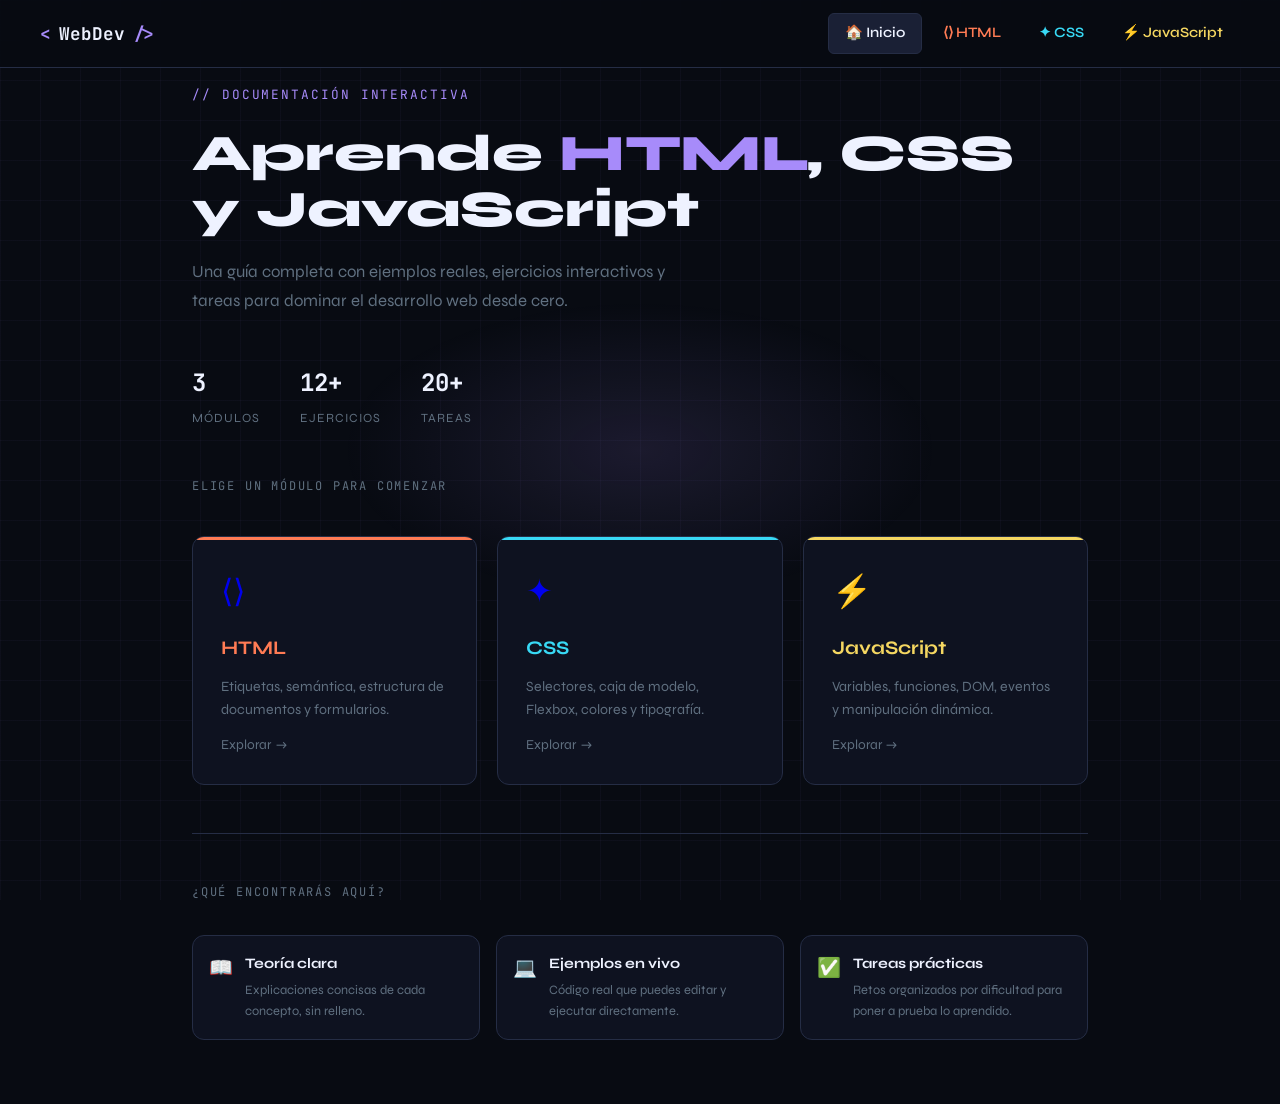
==== index.html @ 8fecca2e "first commit" ====
<!DOCTYPE html>
<html lang="es">
<head>
  <meta charset="UTF-8">
  <meta name="viewport" content="width=device-width, initial-scale=1.0">
  <title>WebDev Docs — Aprende HTML, CSS & JS</title>
  <link rel="stylesheet" href="styles.css">
  <style>
    /* Extra grid background */
    body::before {
      content: '';
      position: fixed;
      inset: 0;
      background-image:
        linear-gradient(rgba(167,139,250,.04) 1px, transparent 1px),
        linear-gradient(90deg, rgba(167,139,250,.04) 1px, transparent 1px);
      background-size: 40px 40px;
      pointer-events: none;
      z-index: 0;
    }
    .hero { position: relative; z-index: 1; }

    .hero-glow {
      position: absolute;
      top: 50%; left: 50%;
      transform: translate(-50%, -50%);
      width: 600px; height: 300px;
      background: radial-gradient(ellipse, rgba(167,139,250,.12) 0%, transparent 70%);
      pointer-events: none;
    }

    .stats-row {
      display: flex;
      gap: 2.5rem;
      margin-bottom: 3rem;
    }
    .stat { display: flex; flex-direction: column; gap: 0.15rem; }
    .stat-num {
      font-family: var(--font-code);
      font-size: 1.5rem;
      font-weight: 700;
      color: var(--white);
    }
    .stat-label { font-size: 0.78rem; color: var(--muted); text-transform: uppercase; letter-spacing: 0.08em; }

    .section-label {
      font-family: var(--font-code);
      font-size: 0.75rem;
      color: var(--muted);
      text-transform: uppercase;
      letter-spacing: 0.15em;
      margin-bottom: 1rem;
    }

    .features {
      display: grid;
      grid-template-columns: repeat(3,1fr);
      gap: 1rem;
      margin-top: 1rem;
    }
    .feature {
      display: flex;
      gap: 0.75rem;
      align-items: flex-start;
      padding: 1rem;
      background: var(--bg2);
      border: 1px solid var(--border);
      border-radius: var(--radius);
    }
    .feature-icon { font-size: 1.2rem; flex-shrink: 0; }
    .feature h4 { font-size: 0.9rem; color: var(--white); margin-bottom: 0.2rem; }
    .feature p  { font-size: 0.8rem; color: var(--muted); margin: 0; }

    @media (max-width: 720px) {
      .stats-row { gap: 1.5rem; }
      .features { grid-template-columns: 1fr; }
    }
  </style>
</head>
<body>

<!-- NAV -->
<nav>
  <a href="index.html" class="nav-logo"><span>&lt;</span>WebDev<span>/&gt;</span></a>
  <ul class="nav-links">
    <li><a href="index.html" class="active-page">🏠 Inicio</a></li>
    <li><a href="html.html" class="html-link">⟨⟩ HTML</a></li>
    <li><a href="css.html" class="css-link">✦ CSS</a></li>
    <li><a href="js.html"  class="js-link">⚡ JavaScript</a></li>
  </ul>
  <button class="hamburger" id="ham" aria-label="Menú">
    <span></span><span></span><span></span>
  </button>
</nav>
<div class="mobile-menu" id="mob">
  <a href="index.html">🏠 Inicio</a>
  <a href="html.html">⟨⟩ HTML — Etiquetas y estructura</a>
  <a href="css.html">✦ CSS — Estilos y diseño</a>
  <a href="js.html">⚡ JavaScript — Lógica e interacción</a>
</div>

<!-- HERO -->
<div class="hero-glow"></div>
<section class="hero">
  <p class="hero-eyebrow">// Documentación interactiva</p>
  <h1>Aprende <em>HTML</em>, CSS<br>y JavaScript</h1>
  <p class="hero-sub">
    Una guía completa con ejemplos reales, ejercicios interactivos
    y tareas para dominar el desarrollo web desde cero.
  </p>

  <div class="stats-row">
    <div class="stat"><span class="stat-num">3</span><span class="stat-label">Módulos</span></div>
    <div class="stat"><span class="stat-num">12+</span><span class="stat-label">Ejercicios</span></div>
    <div class="stat"><span class="stat-num">20+</span><span class="stat-label">Tareas</span></div>
  </div>

  <p class="section-label">Elige un módulo para comenzar</p>

  <div class="card-grid">
    <a href="html.html" class="card card-html">
      <div class="card-icon">⟨⟩</div>
      <div class="card-title">HTML</div>
      <div class="card-desc">Etiquetas, semántica, estructura de documentos y formularios.</div>
      <div class="card-arrow">Explorar <span>→</span></div>
    </a>
    <a href="css.html" class="card card-css">
      <div class="card-icon">✦</div>
      <div class="card-title">CSS</div>
      <div class="card-desc">Selectores, caja de modelo, Flexbox, colores y tipografía.</div>
      <div class="card-arrow">Explorar <span>→</span></div>
    </a>
    <a href="js.html" class="card card-js">
      <div class="card-icon">⚡</div>
      <div class="card-title">JavaScript</div>
      <div class="card-desc">Variables, funciones, DOM, eventos y manipulación dinámica.</div>
      <div class="card-arrow">Explorar <span>→</span></div>
    </a>
  </div>

  <hr class="section-divider">

  <p class="section-label">¿Qué encontrarás aquí?</p>
  <div class="features">
    <div class="feature">
      <div class="feature-icon">📖</div>
      <div>
        <h4>Teoría clara</h4>
        <p>Explicaciones concisas de cada concepto, sin relleno.</p>
      </div>
    </div>
    <div class="feature">
      <div class="feature-icon">💻</div>
      <div>
        <h4>Ejemplos en vivo</h4>
        <p>Código real que puedes editar y ejecutar directamente.</p>
      </div>
    </div>
    <div class="feature">
      <div class="feature-icon">✅</div>
      <div>
        <h4>Tareas prácticas</h4>
        <p>Retos organizados por dificultad para poner a prueba lo aprendido.</p>
      </div>
    </div>
  </div>
</section>

<script>
  const ham = document.getElementById('ham');
  const mob = document.getElementById('mob');
  ham.addEventListener('click', () => {
    ham.classList.toggle('open');
    mob.classList.toggle('open');
  });
</script>
</body>
</html>
---- styles.css ----
@import url('https://fonts.googleapis.com/css2?family=Syne:wght@400;600;700;800&family=JetBrains+Mono:wght@300;400;500;700&display=swap');

:root {
  --bg: #080b12;
  --bg2: #0e1220;
  --bg3: #141929;
  --surface: #1a2035;
  --border: #252d45;
  --text: #c8d3f5;
  --muted: #607080;
  --accent-html: #ff7b54;
  --accent-css: #38d9f5;
  --accent-js: #f5d761;
  --accent-active: #a78bfa;
  --white: #eef2ff;
  --radius: 12px;
  --radius-sm: 6px;
  --font-body: 'Syne', sans-serif;
  --font-code: 'JetBrains Mono', monospace;
  --nav-h: 68px;
}

*, *::before, *::after { box-sizing: border-box; margin: 0; padding: 0; }

html { scroll-behavior: smooth; }

body {
  font-family: var(--font-body);
  background: var(--bg);
  color: var(--text);
  line-height: 1.7;
  min-height: 100vh;
}

/* ── NAV ── */
nav {
  position: fixed;
  top: 0; left: 0; right: 0;
  z-index: 100;
  height: var(--nav-h);
  background: rgba(8, 11, 18, 0.85);
  backdrop-filter: blur(18px);
  border-bottom: 1px solid var(--border);
  display: flex;
  align-items: center;
  justify-content: space-between;
  padding: 0 2.5rem;
}

.nav-logo {
  font-family: var(--font-code);
  font-size: 1.1rem;
  font-weight: 700;
  color: var(--white);
  text-decoration: none;
  display: flex;
  align-items: center;
  gap: 0.5rem;
}
.nav-logo span { color: var(--accent-active); }

.nav-links {
  display: flex;
  gap: 0.25rem;
  list-style: none;
}

.nav-links a {
  text-decoration: none;
  color: var(--muted);
  font-size: 0.9rem;
  font-weight: 600;
  padding: 0.45rem 1rem;
  border-radius: var(--radius-sm);
  transition: all 0.2s;
  display: flex;
  align-items: center;
  gap: 0.4rem;
  border: 1px solid transparent;
}
.nav-links a:hover { color: var(--white); background: var(--surface); }
.nav-links a.html-link { color: var(--accent-html); }
.nav-links a.css-link  { color: var(--accent-css); }
.nav-links a.js-link   { color: var(--accent-js); }
.nav-links a.html-link:hover { border-color: var(--accent-html); background: rgba(255,123,84,.08); }
.nav-links a.css-link:hover  { border-color: var(--accent-css);  background: rgba(56,217,245,.08); }
.nav-links a.js-link:hover   { border-color: var(--accent-js);   background: rgba(245,215,97,.08); }
.nav-links a.active-page { color: var(--white); background: var(--surface); border-color: var(--border); }

/* Hamburger */
.hamburger { display: none; flex-direction: column; gap: 5px; cursor: pointer; background: none; border: none; padding: 4px; }
.hamburger span { width: 22px; height: 2px; background: var(--text); border-radius: 2px; transition: all 0.3s; display: block; }
.hamburger.open span:nth-child(1) { transform: rotate(45deg) translate(5px,5px); }
.hamburger.open span:nth-child(2) { opacity: 0; }
.hamburger.open span:nth-child(3) { transform: rotate(-45deg) translate(5px,-5px); }

/* Mobile menu */
.mobile-menu {
  display: none;
  position: fixed;
  top: var(--nav-h); left: 0; right: 0;
  background: var(--bg2);
  border-bottom: 1px solid var(--border);
  padding: 1rem 2rem 1.5rem;
  z-index: 99;
  flex-direction: column;
  gap: 0.5rem;
}
.mobile-menu.open { display: flex; }
.mobile-menu a {
  text-decoration: none;
  color: var(--text);
  font-weight: 600;
  padding: 0.75rem 1rem;
  border-radius: var(--radius-sm);
  border: 1px solid var(--border);
  transition: all 0.2s;
}

/* ── LAYOUT ── */
.page-wrap {
  max-width: 960px;
  margin: 0 auto;
  padding: calc(var(--nav-h) + 3rem) 2rem 5rem;
}

/* ── HEADINGS ── */
h1 { font-size: clamp(2rem, 5vw, 3.2rem); font-weight: 800; color: var(--white); line-height: 1.1; }
h2 { font-size: 1.6rem; font-weight: 700; color: var(--white); margin: 3rem 0 1rem; }
h3 { font-size: 1.15rem; font-weight: 600; color: var(--white); margin: 2rem 0 0.75rem; }
p  { color: var(--text); margin-bottom: 1rem; }

/* ── BADGES & PILLS ── */
.badge {
  display: inline-flex;
  align-items: center;
  gap: 0.35rem;
  font-family: var(--font-code);
  font-size: 0.72rem;
  font-weight: 700;
  padding: 0.3rem 0.75rem;
  border-radius: 100px;
  border: 1px solid;
  letter-spacing: 0.06em;
  text-transform: uppercase;
}
.badge-html { color: var(--accent-html); border-color: rgba(255,123,84,.35); background: rgba(255,123,84,.08); }
.badge-css  { color: var(--accent-css);  border-color: rgba(56,217,245,.35);  background: rgba(56,217,245,.08); }
.badge-js   { color: var(--accent-js);   border-color: rgba(245,215,97,.35);   background: rgba(245,215,97,.08); }

/* ── HERO (index) ── */
.hero {
  min-height: calc(100vh - var(--nav-h));
  display: flex;
  flex-direction: column;
  justify-content: center;
  padding: calc(var(--nav-h) + 1rem) 2rem 4rem;
  max-width: 960px;
  margin: 0 auto;
}
.hero-eyebrow {
  font-family: var(--font-code);
  font-size: 0.8rem;
  color: var(--accent-active);
  letter-spacing: 0.15em;
  text-transform: uppercase;
  margin-bottom: 1.25rem;
}
.hero h1 { margin-bottom: 1.25rem; }
.hero h1 em { font-style: normal; color: var(--accent-active); }
.hero-sub {
  font-size: 1.05rem;
  color: var(--muted);
  max-width: 500px;
  margin-bottom: 3rem;
}

/* Card grid */
.card-grid {
  display: grid;
  grid-template-columns: repeat(3, 1fr);
  gap: 1.25rem;
  margin-top: 1.5rem;
}
.card {
  background: var(--bg2);
  border: 1px solid var(--border);
  border-radius: var(--radius);
  padding: 1.75rem;
  text-decoration: none;
  display: flex;
  flex-direction: column;
  gap: 0.75rem;
  transition: all 0.25s;
  position: relative;
  overflow: hidden;
}
.card::before {
  content: '';
  position: absolute;
  top: 0; left: 0; right: 0;
  height: 3px;
}
.card-html::before { background: var(--accent-html); }
.card-css::before  { background: var(--accent-css); }
.card-js::before   { background: var(--accent-js); }
.card:hover { transform: translateY(-3px); background: var(--bg3); border-color: var(--surface); }
.card-icon { font-size: 2rem; }
.card-title {
  font-size: 1.2rem;
  font-weight: 700;
  color: var(--white);
}
.card-html .card-title { color: var(--accent-html); }
.card-css  .card-title { color: var(--accent-css); }
.card-js   .card-title { color: var(--accent-js); }
.card-desc { font-size: 0.88rem; color: var(--muted); line-height: 1.6; }
.card-arrow { margin-top: auto; font-size: 0.85rem; color: var(--muted); display: flex; align-items: center; gap: 0.3rem; transition: gap 0.2s; }
.card:hover .card-arrow { gap: 0.6rem; }

/* ── PAGE HERO ── */
.page-hero {
  padding: 2.5rem 0 3rem;
  border-bottom: 1px solid var(--border);
  margin-bottom: 3rem;
}
.page-hero h1 { margin: 0.75rem 0 1rem; }
.page-hero p { color: var(--muted); font-size: 1rem; max-width: 600px; }

/* ── CODE BLOCKS ── */
pre {
  background: var(--bg2);
  border: 1px solid var(--border);
  border-radius: var(--radius);
  padding: 1.5rem;
  overflow-x: auto;
  margin: 1rem 0 1.5rem;
  position: relative;
}
code {
  font-family: var(--font-code);
  font-size: 0.875rem;
  line-height: 1.75;
  color: var(--text);
}
.code-label {
  position: absolute;
  top: 0.6rem; right: 0.8rem;
  font-family: var(--font-code);
  font-size: 0.65rem;
  color: var(--muted);
  text-transform: uppercase;
  letter-spacing: 0.1em;
}

/* Syntax colors */
.k  { color: #c792ea; } /* keyword */
.s  { color: #c3e88d; } /* string */
.c  { color: var(--muted); font-style: italic; } /* comment */
.t  { color: var(--accent-css); }  /* tag */
.a  { color: var(--accent-js); }   /* attr */
.v  { color: #f78c6c; }  /* value */
.fn { color: #82aaff; }  /* function */
.n  { color: var(--accent-html); } /* number/special */

/* ── SECTIONS ── */
.section {
  margin-bottom: 3.5rem;
}
.section-divider {
  border: none;
  border-top: 1px solid var(--border);
  margin: 3rem 0;
}

/* Tag reference grid */
.tag-grid {
  display: grid;
  grid-template-columns: repeat(auto-fill, minmax(220px, 1fr));
  gap: 0.75rem;
  margin: 1rem 0;
}
.tag-item {
  background: var(--bg2);
  border: 1px solid var(--border);
  border-radius: var(--radius-sm);
  padding: 0.9rem 1rem;
  display: flex;
  flex-direction: column;
  gap: 0.3rem;
}
.tag-name {
  font-family: var(--font-code);
  font-size: 0.85rem;
  font-weight: 700;
  color: var(--accent-html);
}
.css-prop-name { color: var(--accent-css) !important; }
.js-keyword-name { color: var(--accent-js) !important; }
.tag-desc { font-size: 0.8rem; color: var(--muted); }

/* ── EXERCISES ── */
.exercise-box {
  background: var(--bg2);
  border: 1px solid var(--border);
  border-radius: var(--radius);
  overflow: hidden;
  margin: 1.5rem 0;
}
.exercise-header {
  display: flex;
  align-items: center;
  justify-content: space-between;
  padding: 1rem 1.5rem;
  border-bottom: 1px solid var(--border);
}
.exercise-title {
  font-weight: 700;
  font-size: 0.9rem;
  color: var(--white);
  display: flex;
  align-items: center;
  gap: 0.5rem;
}
.exercise-body { padding: 1.5rem; }

textarea.code-input {
  width: 100%;
  min-height: 160px;
  background: var(--bg);
  border: 1px solid var(--border);
  border-radius: var(--radius-sm);
  color: var(--text);
  font-family: var(--font-code);
  font-size: 0.82rem;
  padding: 1rem;
  resize: vertical;
  outline: none;
  transition: border-color 0.2s;
  line-height: 1.7;
}
textarea.code-input:focus { border-color: var(--accent-active); }

.preview-frame {
  width: 100%;
  min-height: 160px;
  background: #fff;
  border: 1px solid var(--border);
  border-radius: var(--radius-sm);
  overflow: hidden;
}

.btn {
  display: inline-flex;
  align-items: center;
  gap: 0.4rem;
  padding: 0.55rem 1.25rem;
  border-radius: var(--radius-sm);
  font-family: var(--font-body);
  font-size: 0.85rem;
  font-weight: 700;
  cursor: pointer;
  border: 1px solid;
  transition: all 0.2s;
}
.btn-html { background: rgba(255,123,84,.12); border-color: rgba(255,123,84,.4); color: var(--accent-html); }
.btn-css  { background: rgba(56,217,245,.12);  border-color: rgba(56,217,245,.4);  color: var(--accent-css); }
.btn-js   { background: rgba(245,215,97,.12);   border-color: rgba(245,215,97,.4);   color: var(--accent-js); }
.btn:hover { filter: brightness(1.2); transform: translateY(-1px); }

/* Two column layout */
.two-col {
  display: grid;
  grid-template-columns: 1fr 1fr;
  gap: 1rem;
}

/* ── TASKS ── */
.task-list {
  display: flex;
  flex-direction: column;
  gap: 1rem;
  margin: 1rem 0;
}
.task-item {
  display: flex;
  gap: 1rem;
  align-items: flex-start;
  background: var(--bg2);
  border: 1px solid var(--border);
  border-radius: var(--radius);
  padding: 1.25rem 1.5rem;
  transition: border-color 0.2s;
}
.task-item:hover { border-color: var(--surface); }
.task-num {
  font-family: var(--font-code);
  font-size: 0.8rem;
  font-weight: 700;
  min-width: 2rem;
  height: 2rem;
  display: flex;
  align-items: center;
  justify-content: center;
  border-radius: var(--radius-sm);
  border: 1px solid;
  flex-shrink: 0;
}
.task-html .task-num { color: var(--accent-html); border-color: rgba(255,123,84,.35); background: rgba(255,123,84,.08); }
.task-css  .task-num { color: var(--accent-css);  border-color: rgba(56,217,245,.35);  background: rgba(56,217,245,.08); }
.task-js   .task-num { color: var(--accent-js);   border-color: rgba(245,215,97,.35);   background: rgba(245,215,97,.08); }
.task-content { flex: 1; }
.task-content strong { display: block; color: var(--white); font-size: 0.95rem; margin-bottom: 0.35rem; }
.task-content p { font-size: 0.85rem; color: var(--muted); margin: 0; }
.task-diff {
  font-family: var(--font-code);
  font-size: 0.65rem;
  font-weight: 700;
  padding: 0.2rem 0.5rem;
  border-radius: 100px;
  text-transform: uppercase;
  letter-spacing: 0.05em;
  flex-shrink: 0;
}
.diff-easy   { background: rgba(68,235,154,.1); color: #44eb9a; border: 1px solid rgba(68,235,154,.25); }
.diff-medium { background: rgba(245,215,97,.1);  color: var(--accent-js); border: 1px solid rgba(245,215,97,.25); }
.diff-hard   { background: rgba(255,123,84,.1);  color: var(--accent-html); border: 1px solid rgba(255,123,84,.25); }

/* ── INFO CARDS ── */
.info-card {
  background: var(--bg2);
  border: 1px solid var(--border);
  border-radius: var(--radius);
  padding: 1.5rem;
  margin: 1rem 0;
  display: flex;
  gap: 1rem;
}
.info-icon { font-size: 1.5rem; flex-shrink: 0; }
.info-content h4 { color: var(--white); font-size: 0.95rem; margin-bottom: 0.4rem; }
.info-content p { font-size: 0.85rem; color: var(--muted); margin: 0; }

/* ── RESULT ── */
#result-output {
  background: var(--bg);
  border: 1px solid var(--border);
  border-radius: var(--radius-sm);
  padding: 1rem;
  font-family: var(--font-code);
  font-size: 0.82rem;
  min-height: 60px;
  color: var(--text);
  white-space: pre-wrap;
  margin-top: 0.75rem;
}

/* ── FOOTER NAV ── */
.page-nav-footer {
  display: flex;
  justify-content: space-between;
  padding: 2rem 0;
  border-top: 1px solid var(--border);
  margin-top: 4rem;
  gap: 1rem;
}
.pnf-link {
  text-decoration: none;
  display: flex;
  flex-direction: column;
  gap: 0.2rem;
}
.pnf-label { font-size: 0.75rem; color: var(--muted); text-transform: uppercase; letter-spacing: 0.08em; }
.pnf-title { font-size: 1rem; font-weight: 700; color: var(--white); transition: color 0.2s; }
.pnf-link:hover .pnf-title { color: var(--accent-active); }
.pnf-link.right { text-align: right; }

/* ── SELECTOR DEMO ── */
.color-swatch {
  display: inline-block;
  width: 20px; height: 20px;
  border-radius: 4px;
  vertical-align: middle;
  margin-right: 6px;
  border: 1px solid rgba(255,255,255,.1);
}

/* ── RESPONSIVE ── */
@media (max-width: 720px) {
  nav { padding: 0 1.25rem; }
  .nav-links { display: none; }
  .hamburger { display: flex; }
  .card-grid { grid-template-columns: 1fr; }
  .two-col { grid-template-columns: 1fr; }
  .page-wrap { padding: calc(var(--nav-h) + 1.5rem) 1.25rem 4rem; }
  .hero { padding: calc(var(--nav-h) + 1rem) 1.25rem 3rem; }
  .page-nav-footer { flex-direction: column; }
}
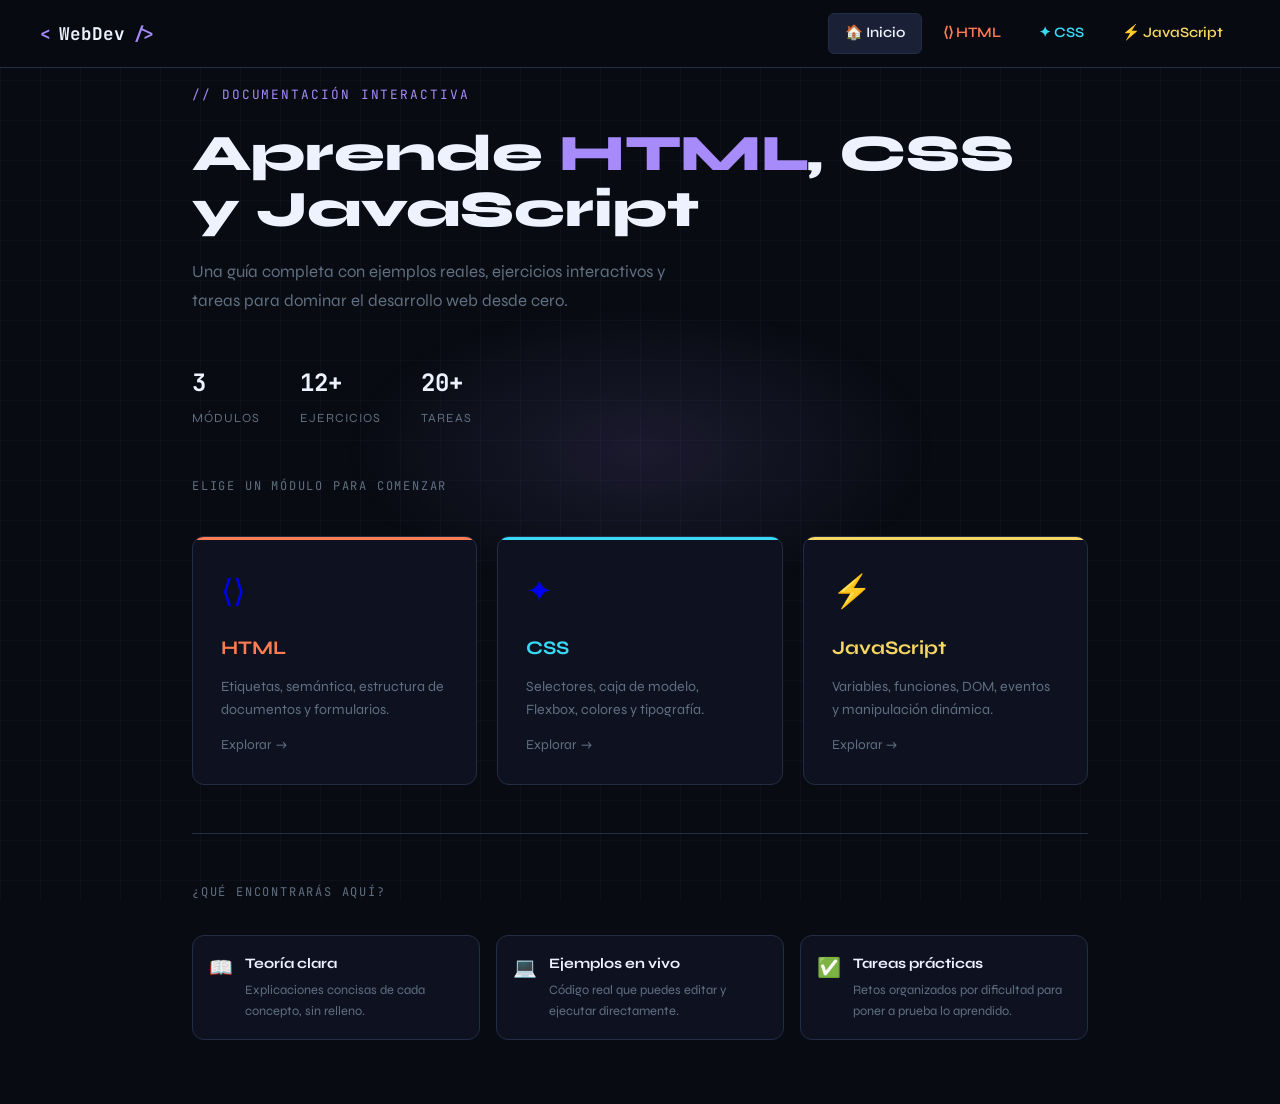
==== commit 446714cc: "add icon to page" ====
--- a/index.html
+++ b/index.html
@@ -5,6 +5,7 @@
   <meta name="viewport" content="width=device-width, initial-scale=1.0">
   <title>WebDev Docs — Aprende HTML, CSS & JS</title>
   <link rel="stylesheet" href="styles.css">
+  <link rel="shortcut icon" href="./src/images/web-dev.jpeg" type="image/x-icon">
   <style>
     /* Extra grid background */
     body::before {
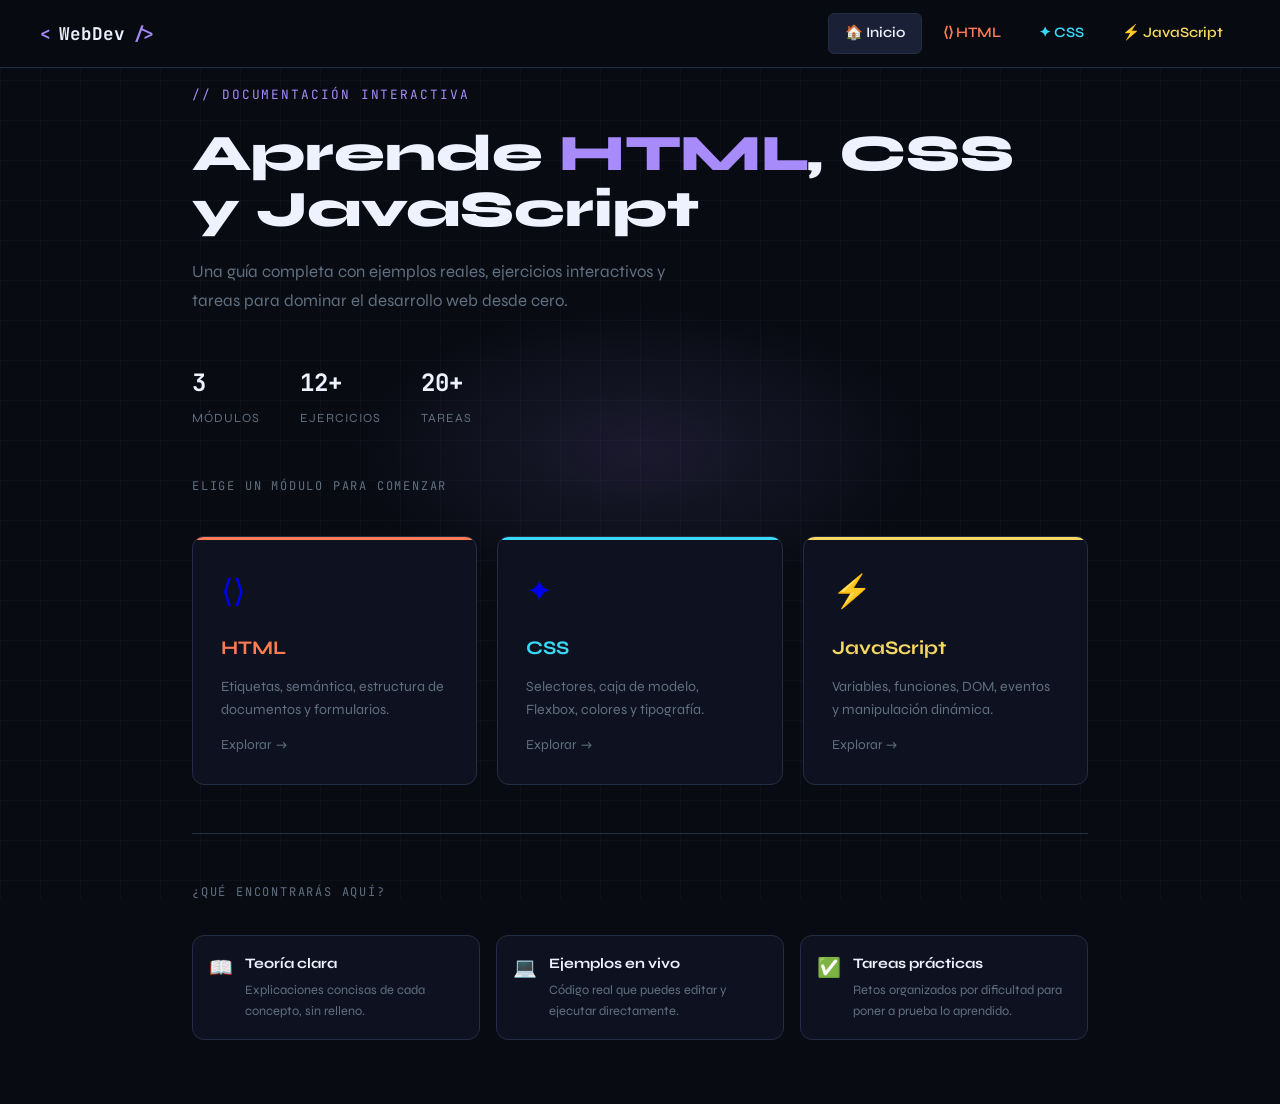
==== commit f940c1e3: "test a other logo for tab" ====
--- a/index.html
+++ b/index.html
@@ -5,7 +5,7 @@
   <meta name="viewport" content="width=device-width, initial-scale=1.0">
   <title>WebDev Docs — Aprende HTML, CSS & JS</title>
   <link rel="stylesheet" href="styles.css">
-  <link rel="shortcut icon" href="./src/images/web-dev.jpeg" type="image/x-icon">
+  <link rel="shortcut icon" href="./src/images/logo.png" type="image/x-icon">
   <style>
     /* Extra grid background */
     body::before {
